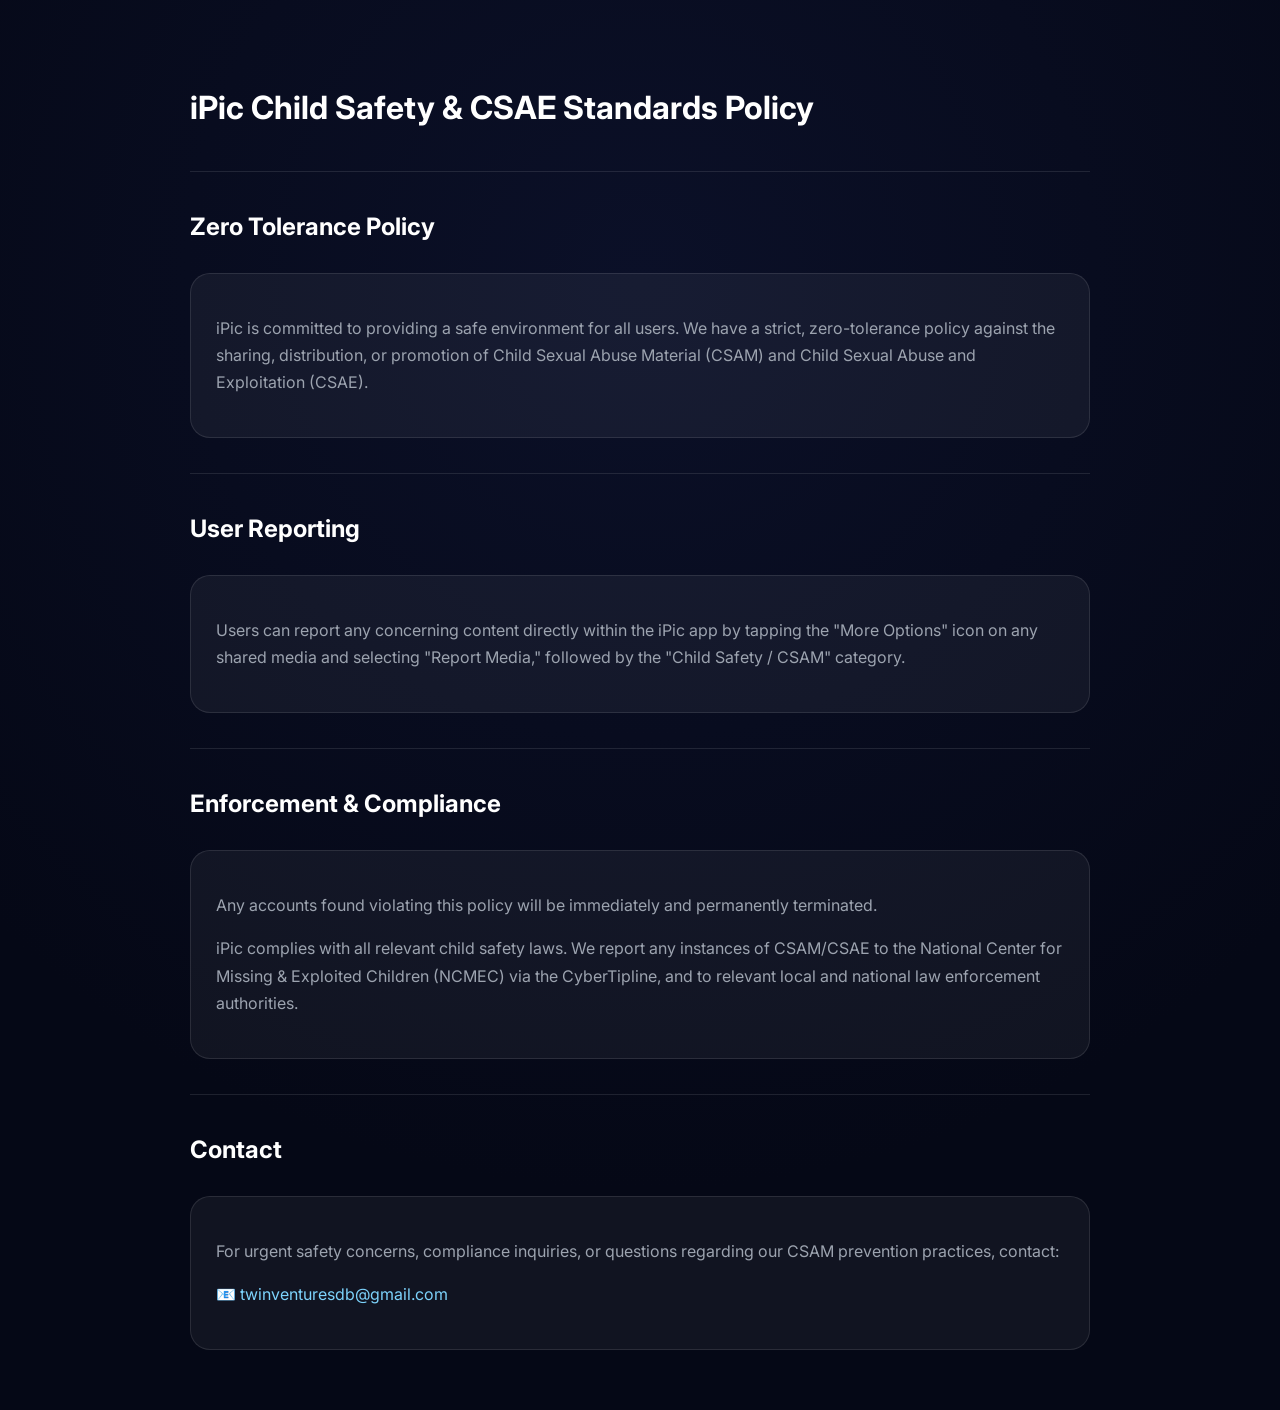
==== child-safety.html @ 2f199d44 "Add files via upload" ====
<!DOCTYPE html>
<html lang="en">
<head>
<meta charset="UTF-8">
<meta name="viewport" content="width=device-width, initial-scale=1.0">
<title>Child Safety & CSAE Policy - iPic</title>

<link href="https://fonts.googleapis.com/css2?family=Inter:wght@400;600;700&display=swap" rel="stylesheet">

<style>
body {
  margin: 0;
  font-family: 'Inter', sans-serif;
  background: radial-gradient(circle at 50% 20%, #0b1028, #050816 70%);
  color: #e5e7eb;
  line-height: 1.7;
}

.container {
  max-width: 900px;
  margin: auto;
  padding: 60px 20px;
}

h1, h2 {
  color: white;
}

p {
  color: #9ca3af;
}

.card {
  margin-top: 25px;
  padding: 25px;
  border-radius: 20px;
  background: rgba(255,255,255,0.05);
  border: 1px solid rgba(255,255,255,0.1);
}

a {
  color: #7dd3fc;
  text-decoration: none;
}

.divider {
  height: 1px;
  background: rgba(255,255,255,0.1);
  margin: 35px 0;
}
</style>
</head>

<body>

<div class="container">

<h1>iPic Child Safety & CSAE Standards Policy</h1>

<div class="divider"></div>

<h2>Zero Tolerance Policy</h2>
<div class="card">
<p>
iPic is committed to providing a safe environment for all users. We have a strict, zero-tolerance policy against the sharing, distribution, or promotion of Child Sexual Abuse Material (CSAM) and Child Sexual Abuse and Exploitation (CSAE).
</p>
</div>

<div class="divider"></div>

<h2>User Reporting</h2>
<div class="card">
<p>
Users can report any concerning content directly within the iPic app by tapping the "More Options" icon on any shared media and selecting "Report Media," followed by the "Child Safety / CSAM" category.
</p>
</div>

<div class="divider"></div>

<h2>Enforcement & Compliance</h2>
<div class="card">
<p>
Any accounts found violating this policy will be immediately and permanently terminated.
</p>
<p>
iPic complies with all relevant child safety laws. We report any instances of CSAM/CSAE to the National Center for Missing & Exploited Children (NCMEC) via the CyberTipline, and to relevant local and national law enforcement authorities.
</p>
</div>

<div class="divider"></div>

<h2>Contact</h2>
<div class="card">
<p>
For urgent safety concerns, compliance inquiries, or questions regarding our CSAM prevention practices, contact:
</p>
<p>
📧 <a href="mailto:twinventuresdb@gmail.com">twinventuresdb@gmail.com</a>
</p>
</div>

</div>

</body>
</html>
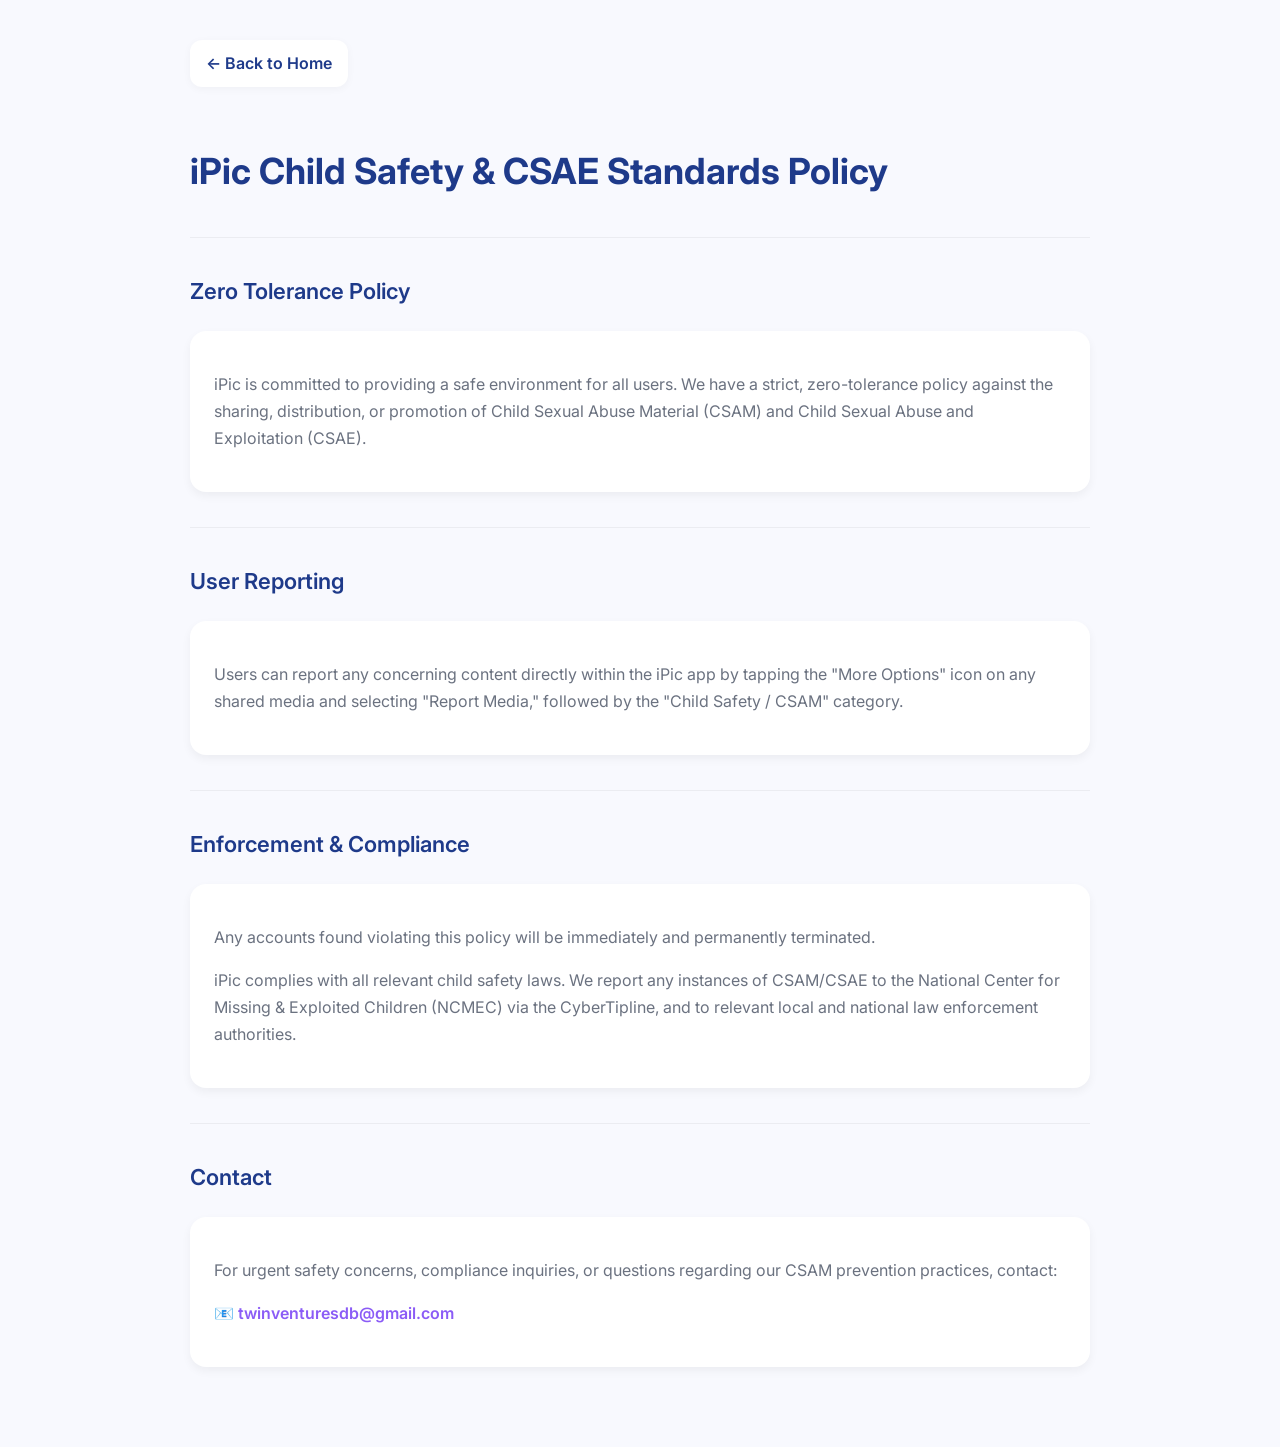
==== commit a7725238: "changes made on 11 april by shantanu in morning" ====
--- a/child-safety.html
+++ b/child-safety.html
@@ -6,54 +6,13 @@
 <title>Child Safety & CSAE Policy - iPic</title>
 
 <link href="https://fonts.googleapis.com/css2?family=Inter:wght@400;600;700&display=swap" rel="stylesheet">
-
-<style>
-body {
-  margin: 0;
-  font-family: 'Inter', sans-serif;
-  background: radial-gradient(circle at 50% 20%, #0b1028, #050816 70%);
-  color: #e5e7eb;
-  line-height: 1.7;
-}
-
-.container {
-  max-width: 900px;
-  margin: auto;
-  padding: 60px 20px;
-}
-
-h1, h2 {
-  color: white;
-}
-
-p {
-  color: #9ca3af;
-}
-
-.card {
-  margin-top: 25px;
-  padding: 25px;
-  border-radius: 20px;
-  background: rgba(255,255,255,0.05);
-  border: 1px solid rgba(255,255,255,0.1);
-}
-
-a {
-  color: #7dd3fc;
-  text-decoration: none;
-}
-
-.divider {
-  height: 1px;
-  background: rgba(255,255,255,0.1);
-  margin: 35px 0;
-}
-</style>
+<link rel="stylesheet" href="style.css">
 </head>
 
 <body>
 
 <div class="container">
+<a href="index.html" class="back-link">← Back to Home</a>
 
 <h1>iPic Child Safety & CSAE Standards Policy</h1>
 
--- a/style.css
+++ b/style.css
@@ -0,0 +1,299 @@
+/* App Theme Colors:
+   Background: #F8F9FE (Pale Frost)
+   Cards: #FFFFFF
+   Primary Blue: #1E3A8A
+   Electric Purple: #8B5CF6
+   Bright Cyan: #06B6D4
+*/
+
+body {
+  margin: 0;
+  font-family: 'Inter', sans-serif;
+  background-color: #F8F9FE;
+  color: #4B5563;
+  line-height: 1.7;
+}
+
+.container {
+  max-width: 900px;
+  margin: auto;
+  padding: 40px 20px 80px;
+}
+
+h1 {
+  font-size: 36px;
+  color: #1E3A8A;
+  margin-bottom: 10px;
+  font-weight: 700;
+}
+
+h2 {
+  margin-top: 30px;
+  color: #1E3A8A;
+  font-size: 22px;
+  font-weight: 600;
+}
+
+p, li {
+  color: #6B7280;
+}
+
+ul {
+  padding-left: 20px;
+}
+
+a {
+  color: #8B5CF6;
+  text-decoration: none;
+  font-weight: 600;
+  transition: color 0.2s;
+}
+
+a:hover {
+  color: #7C3AED;
+}
+
+.divider {
+  height: 1px;
+  background: rgba(0, 0, 0, 0.05);
+  margin: 35px 0;
+}
+
+/* Standard App-like Card */
+.card {
+  margin-top: 20px;
+  padding: 24px;
+  border-radius: 16px;
+  background: #FFFFFF;
+  box-shadow: 0 4px 10px rgba(0, 0, 0, 0.05);
+}
+
+/* Navigation Back Link */
+.back-link {
+  display: inline-flex;
+  align-items: center;
+  color: #1E3A8A;
+  font-weight: 600;
+  margin-bottom: 30px;
+  padding: 10px 16px;
+  background: #FFFFFF;
+  border-radius: 12px;
+  box-shadow: 0 2px 8px rgba(0, 0, 0, 0.04);
+}
+
+.back-link:hover {
+  color: #1E3A8A;
+  box-shadow: 0 4px 12px rgba(0, 0, 0, 0.08);
+}
+
+/* --- Index/Home Page Specifics --- */
+.hero {
+  min-height: 100vh;
+  display: flex;
+  flex-direction: column;
+  align-items: center;
+  justify-content: center;
+  text-align: center;
+  padding: 20px;
+}
+
+.badge {
+  padding: 8px 20px;
+  border-radius: 999px;
+  background: rgba(139, 92, 246, 0.1);
+  border: 1px solid rgba(139, 92, 246, 0.2);
+  color: #8B5CF6;
+  font-size: 12px;
+  font-weight: 600;
+  margin-bottom: 30px;
+}
+
+.logo {
+  width: 140px;
+  margin-bottom: 10px;
+  border-radius: 32px;
+  box-shadow: 0 16px 32px rgba(30, 58, 138, 0.15);
+}
+
+.brand {
+  font-size: 72px;
+  font-weight: 800;
+  letter-spacing: -0.04em;
+  margin: 0;
+  color: #1E3A8A;
+}
+
+.hero h1 {
+  font-size: 40px;
+  margin-top: 15px;
+  color: #111827;
+}
+
+.highlight {
+  background: linear-gradient(90deg, #06B6D4, #8B5CF6);
+  -webkit-background-clip: text;
+  -webkit-text-fill-color: transparent;
+}
+
+.hero p {
+  font-size: 18px;
+  color: #6B7280;
+  margin-top: 10px;
+  max-width: 500px;
+}
+
+.buttons {
+  margin-top: 30px;
+  display: flex;
+  gap: 15px;
+  flex-wrap: wrap;
+  justify-content: center;
+}
+
+.btn {
+  padding: 16px 34px;
+  border-radius: 999px;
+  text-decoration: none;
+  font-weight: 600;
+  transition: transform 0.2s, box-shadow 0.2s;
+}
+
+.btn:hover {
+  transform: translateY(-2px);
+}
+
+.btn-primary {
+  background: #1E3A8A;
+  color: #FFFFFF;
+  box-shadow: 0 8px 20px rgba(30, 58, 138, 0.2);
+}
+
+.btn-primary:hover {
+  color: #FFFFFF;
+  box-shadow: 0 12px 24px rgba(30, 58, 138, 0.3);
+}
+
+.btn-secondary {
+  background: #FFFFFF;
+  color: #1E3A8A;
+  border: 1px solid rgba(0, 0, 0, 0.05);
+  box-shadow: 0 4px 10px rgba(0, 0, 0, 0.03);
+}
+
+/* Features Grid */
+.section {
+  padding: 100px 20px 80px;
+  text-align: center;
+  max-width: 1200px;
+  margin: auto;
+}
+
+.subtitle {
+  font-size: 12px;
+  letter-spacing: 2px;
+  color: #8B5CF6;
+  margin-bottom: 10px;
+  font-weight: 700;
+}
+
+.cards {
+  display: flex;
+  justify-content: center;
+  gap: 30px;
+  margin-top: 50px;
+  flex-wrap: wrap;
+}
+
+.feature-card {
+  width: 340px;
+  padding: 35px;
+  border-radius: 24px;
+  background: #FFFFFF;
+  box-shadow: 0 8px 24px rgba(0, 0, 0, 0.04);
+  text-align: left;
+  transition: transform 0.2s;
+}
+
+.feature-card:hover {
+  transform: translateY(-5px);
+}
+
+.icon {
+  width: 50px;
+  height: 50px;
+  border-radius: 14px;
+  margin-bottom: 20px;
+  display: flex;
+  align-items: center;
+  justify-content: center;
+  background: rgba(139, 92, 246, 0.1);
+  color: #8B5CF6;
+  font-size: 24px;
+}
+
+.feature-card h3 {
+  margin-bottom: 10px;
+  font-size: 20px;
+  color: #1E3A8A;
+}
+
+/* Footer */
+.footer {
+  border-top: 1px solid rgba(0, 0, 0, 0.08);
+  margin-top: 80px;
+  padding: 40px;
+  display: flex;
+  justify-content: space-between;
+  align-items: center;
+  font-size: 14px;
+  flex-wrap: wrap;
+  gap: 20px;
+}
+
+.footer-left {
+  display: flex;
+  align-items: center;
+  gap: 10px;
+  font-weight: 700;
+  color: #1E3A8A;
+}
+
+.footer-links a {
+  margin: 0 12px;
+  color: #6B7280;
+  font-weight: 500;
+}
+
+.footer-links a:hover {
+  color: #1E3A8A;
+}
+
+.footer-right {
+  color: #9CA3AF;
+}
+
+/* FAQ Settings */
+.faq-item {
+  margin-bottom: 15px;
+  cursor: pointer;
+  padding: 16px;
+  background: #F8F9FE;
+  border-radius: 12px;
+  transition: background 0.2s;
+}
+
+.faq-item:hover {
+  background: #F3F4F6;
+}
+
+.faq-question {
+  font-weight: 600;
+  color: #1E3A8A;
+}
+
+.faq-answer {
+  display: none;
+  margin-top: 10px;
+  color: #6B7280;
+  font-size: 14px;
+}
